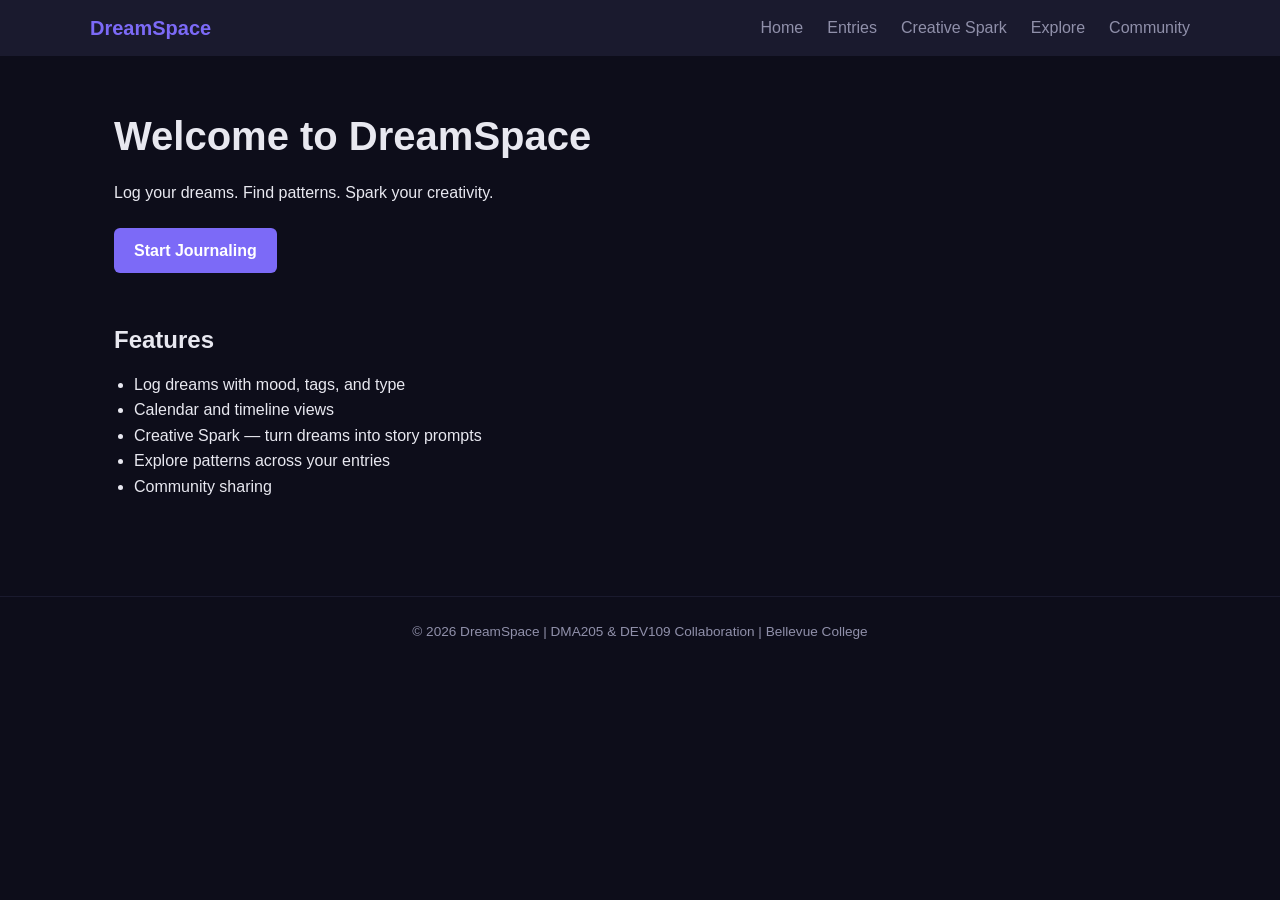
==== index.html @ 84c824a6 "feat: initial prototype — file structure, HTML pages, and CSS" ====
<!DOCTYPE html>
<html lang="en">
<head>
  <meta charset="UTF-8">
  <meta name="viewport" content="width=device-width, initial-scale=1.0">
  <meta http-equiv="X-UA-Compatible" content="IE=edge">
  <meta name="description" content="DreamSpace — a dream journaling app for logging, exploring, and making creative use of your dreams.">
  <meta name="keywords" content="dream journal, dream logging, lucid dreams, creative writing, DreamSpace">
  <meta name="author" content="DMA205 Design Team | DEV109 Team 2">
  <meta name="robots" content="index, follow">
  <meta property="og:title" content="DreamSpace">
  <meta property="og:description" content="Log, explore, and create with your dreams.">
  <meta property="og:type" content="website">
  <title>DreamSpace</title>
  <link rel="stylesheet" href="css/styles.css">
</head>
<body>
  <header>
    <nav>
      <a href="index.html" class="logo">DreamSpace</a>
      <ul>
        <li><a href="index.html">Home</a></li>
        <li><a href="html/entries.html">Entries</a></li>
        <li><a href="html/creative.html">Creative Spark</a></li>
        <li><a href="html/explore.html">Explore</a></li>
        <li><a href="html/social.html">Community</a></li>
      </ul>
    </nav>
  </header>

  <main>
    <section>
      <h1>Welcome to DreamSpace</h1>
      <p>Log your dreams. Find patterns. Spark your creativity.</p>
      <a href="html/entries.html" class="btn">Start Journaling</a>
    </section>

    <section>
      <h2>Features</h2>
      <ul>
        <li>Log dreams with mood, tags, and type</li>
        <li>Calendar and timeline views</li>
        <li>Creative Spark — turn dreams into story prompts</li>
        <li>Explore patterns across your entries</li>
        <li>Community sharing</li>
      </ul>
    </section>
  </main>

  <footer>
    <p>&copy; 2026 DreamSpace | DMA205 &amp; DEV109 Collaboration | Bellevue College</p>
  </footer>
</body>
</html>
---- css/styles.css ----
/* DreamSpace Global Styles */

* {
  box-sizing: border-box;
  margin: 0;
  padding: 0;
}

body {
  background-color: #0d0d1a;
  color: #e8e8f0;
  font-family: 'Segoe UI', Arial, sans-serif;
  line-height: 1.6;
}

header {
  background-color: #1a1a2e;
  padding: 12px 24px;
}

nav {
  display: flex;
  align-items: center;
  gap: 24px;
  max-width: 1100px;
  margin: 0 auto;
}

.logo {
  font-size: 1.25rem;
  font-weight: bold;
  color: #7c6af7;
  text-decoration: none;
  margin-right: auto;
}

nav ul {
  list-style: none;
  display: flex;
  gap: 24px;
}

nav a {
  color: #9090aa;
  text-decoration: none;
}

nav a:hover {
  color: #7c6af7;
}

main {
  max-width: 1100px;
  margin: 0 auto;
  padding: 48px 24px;
}

section {
  margin-bottom: 48px;
}

h1 {
  font-size: 2.5rem;
  margin-bottom: 12px;
}

h2 {
  font-size: 1.5rem;
  margin-bottom: 12px;
}

p {
  margin-bottom: 10px;
}

ul {
  margin-left: 20px;
}

.btn {
  display: inline-block;
  background-color: #7c6af7;
  color: #ffffff;
  padding: 10px 20px;
  border-radius: 6px;
  text-decoration: none;
  font-weight: bold;
  margin-top: 12px;
}

.btn:hover {
  opacity: 0.85;
}

footer {
  text-align: center;
  padding: 24px;
  color: #9090aa;
  font-size: 0.85rem;
  border-top: 1px solid #1a1a2e;
}
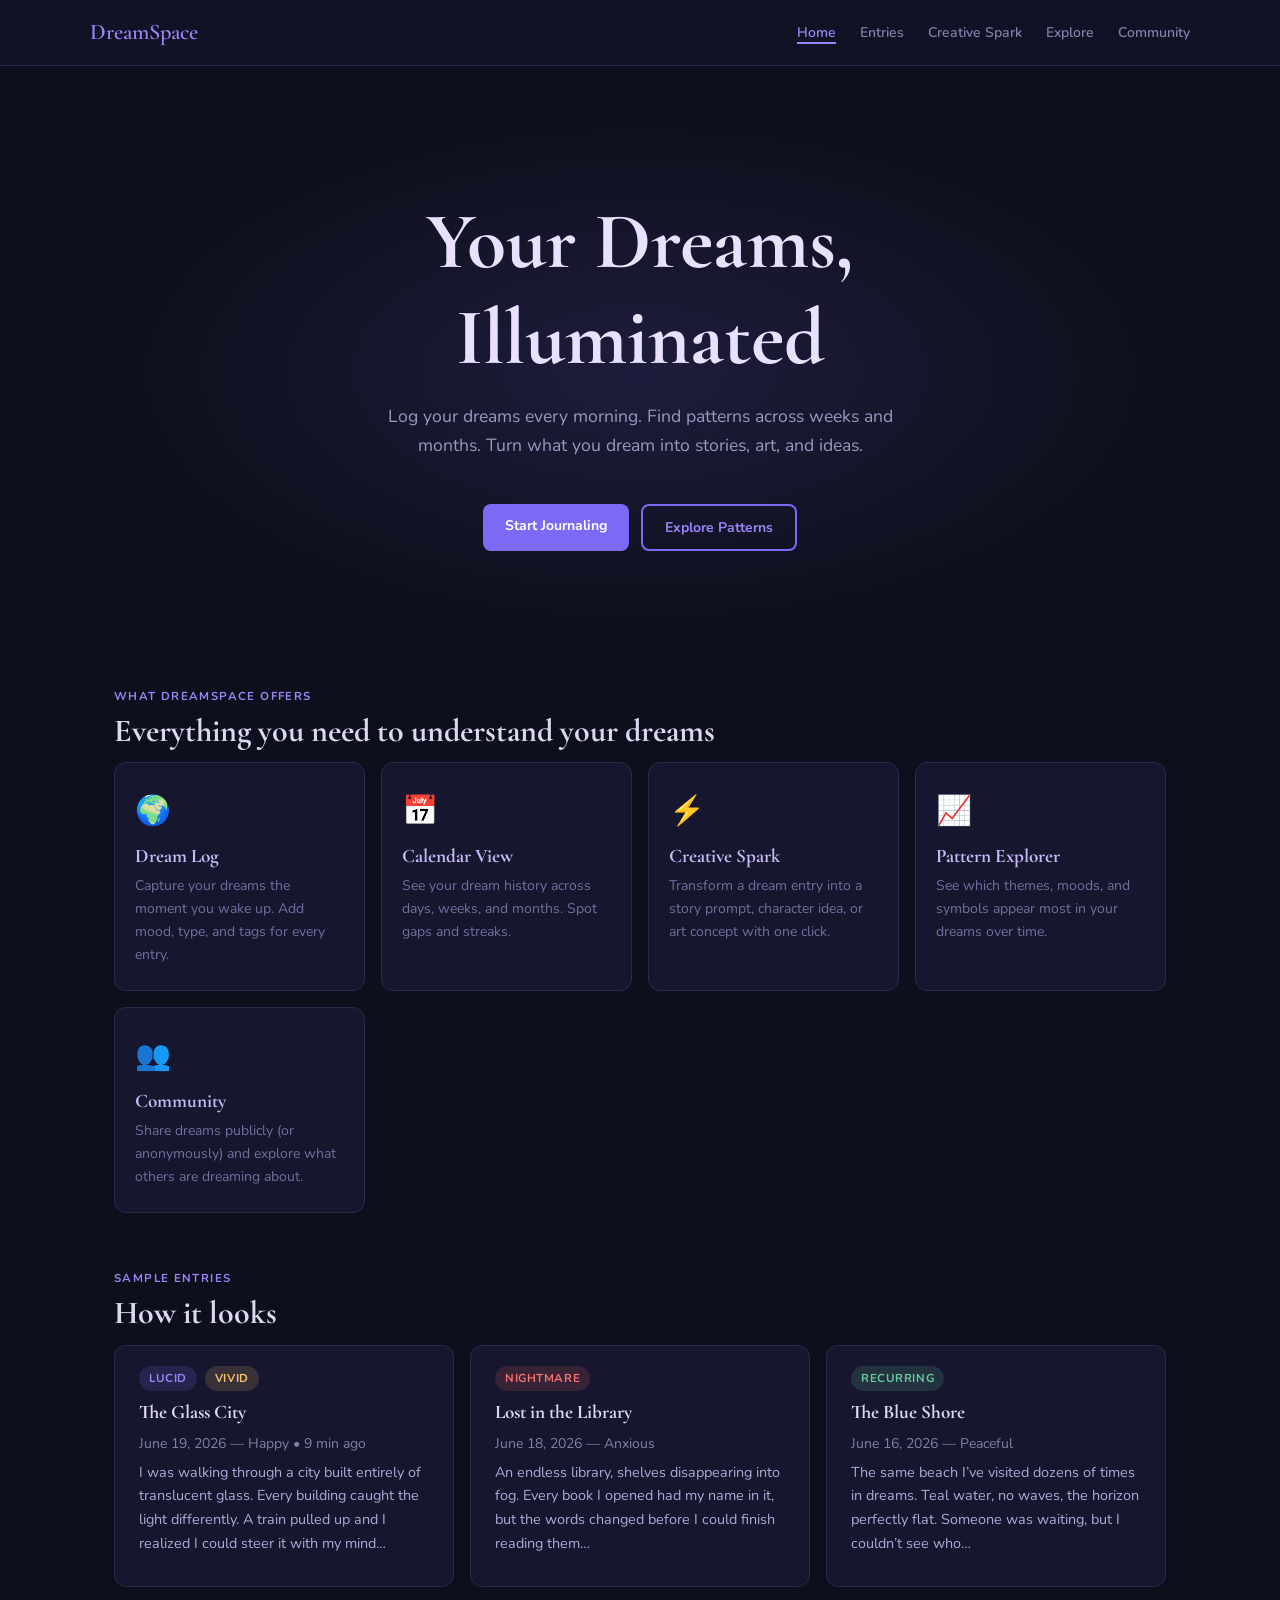
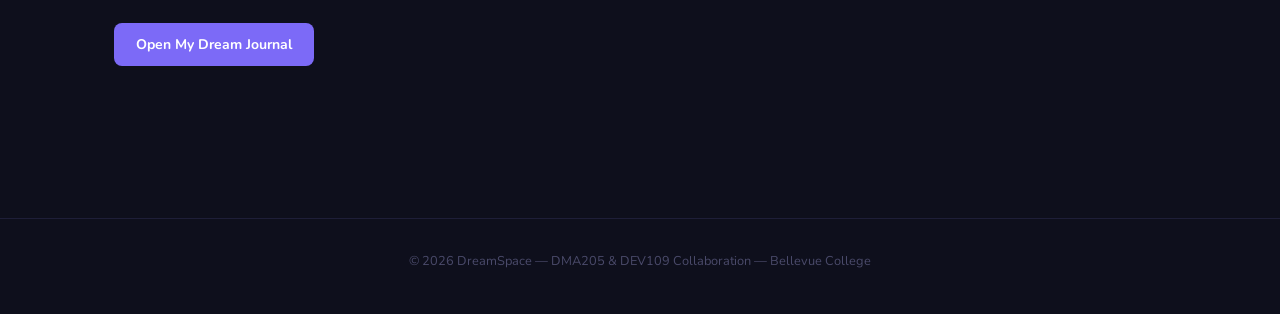
==== commit de1d61b1: "Week 2 Updates" ====
--- a/index.html
+++ b/index.html
@@ -6,20 +6,75 @@
   <meta http-equiv="X-UA-Compatible" content="IE=edge">
   <meta name="description" content="DreamSpace — a dream journaling app for logging, exploring, and making creative use of your dreams.">
   <meta name="keywords" content="dream journal, dream logging, lucid dreams, creative writing, DreamSpace">
-  <meta name="author" content="DMA205 Design Team | DEV109 Team 2">
+  <meta name="author" content="Maggie Chao, Sara | DMA205 &amp; DEV109 Team 2">
   <meta name="robots" content="index, follow">
   <meta property="og:title" content="DreamSpace">
   <meta property="og:description" content="Log, explore, and create with your dreams.">
   <meta property="og:type" content="website">
   <title>DreamSpace</title>
+  <link rel="preconnect" href="https://fonts.googleapis.com">
+  <link rel="preconnect" href="https://fonts.gstatic.com" crossorigin>
   <link rel="stylesheet" href="css/styles.css">
+  <style>
+    .hero {
+      position: relative;
+      text-align: center;
+      padding: 80px 24px;
+      overflow: hidden;
+    }
+    .hero::before {
+      content: '';
+      position: absolute;
+      inset: 0;
+      background: radial-gradient(ellipse at center, rgba(124, 106, 247, 0.15) 0%, transparent 70%);
+      pointer-events: none;
+    }
+    .hero h1 {
+      color: #e8e0ff;
+      font-size: clamp(2.5rem, 7vw, 5rem);
+      margin-bottom: 16px;
+      position: relative;
+    }
+    .hero p {
+      color: #9898c0;
+      font-size: 1.1rem;
+      max-width: 520px;
+      margin: 0 auto 32px;
+      position: relative;
+    }
+    .hero-actions {
+      display: flex;
+      gap: 12px;
+      justify-content: center;
+      flex-wrap: wrap;
+      position: relative;
+    }
+    .feature-row {
+      display: grid;
+      grid-template-columns: repeat(auto-fit, minmax(200px, 1fr));
+      gap: 16px;
+    }
+    .feature-item {
+      background: #16172e;
+      border: 1px solid #2a2a4a;
+      border-radius: 12px;
+      padding: 24px 20px;
+    }
+    .feature-icon {
+      font-size: 1.8rem;
+      margin-bottom: 10px;
+      display: block;
+    }
+    .feature-item h3 { color: #c5baf7; margin-bottom: 6px; }
+    .feature-item p { color: #7070a0; font-size: 0.875rem; margin: 0; }
+  </style>
 </head>
 <body>
   <header>
     <nav>
       <a href="index.html" class="logo">DreamSpace</a>
       <ul>
-        <li><a href="index.html">Home</a></li>
+        <li><a href="index.html" class="active">Home</a></li>
         <li><a href="html/entries.html">Entries</a></li>
         <li><a href="html/creative.html">Creative Spark</a></li>
         <li><a href="html/explore.html">Explore</a></li>
@@ -29,26 +84,100 @@
   </header>
 
   <main>
-    <section>
-      <h1>Welcome to DreamSpace</h1>
-      <p>Log your dreams. Find patterns. Spark your creativity.</p>
-      <a href="html/entries.html" class="btn">Start Journaling</a>
+    <!-- Hero -->
+    <section class="hero" aria-label="Welcome section">
+      <h1>Your Dreams,<br>Illuminated</h1>
+      <p>
+        Log your dreams every morning. Find patterns across weeks and months.
+        Turn what you dream into stories, art, and ideas.
+      </p>
+      <div class="hero-actions">
+        <a href="html/entries.html" class="btn">Start Journaling</a>
+        <a href="html/explore.html" class="btn btn-outline">Explore Patterns</a>
+      </div>
     </section>
 
-    <section>
-      <h2>Features</h2>
-      <ul>
-        <li>Log dreams with mood, tags, and type</li>
-        <li>Calendar and timeline views</li>
-        <li>Creative Spark — turn dreams into story prompts</li>
-        <li>Explore patterns across your entries</li>
-        <li>Community sharing</li>
-      </ul>
+    <!-- Features -->
+    <section aria-labelledby="features-heading">
+      <p class="section-label">What DreamSpace offers</p>
+      <h2 id="features-heading">Everything you need to understand your dreams</h2>
+      <div class="feature-row">
+        <div class="feature-item">
+          <span class="feature-icon" aria-hidden="true">&#127757;</span>
+          <h3>Dream Log</h3>
+          <p>Capture your dreams the moment you wake up. Add mood, type, and tags for every entry.</p>
+        </div>
+        <div class="feature-item">
+          <span class="feature-icon" aria-hidden="true">&#128197;</span>
+          <h3>Calendar View</h3>
+          <p>See your dream history across days, weeks, and months. Spot gaps and streaks.</p>
+        </div>
+        <div class="feature-item">
+          <span class="feature-icon" aria-hidden="true">&#9889;</span>
+          <h3>Creative Spark</h3>
+          <p>Transform a dream entry into a story prompt, character idea, or art concept with one click.</p>
+        </div>
+        <div class="feature-item">
+          <span class="feature-icon" aria-hidden="true">&#128200;</span>
+          <h3>Pattern Explorer</h3>
+          <p>See which themes, moods, and symbols appear most in your dreams over time.</p>
+        </div>
+        <div class="feature-item">
+          <span class="feature-icon" aria-hidden="true">&#128101;</span>
+          <h3>Community</h3>
+          <p>Share dreams publicly (or anonymously) and explore what others are dreaming about.</p>
+        </div>
+      </div>
+    </section>
+
+    <!-- Recent entries preview -->
+    <section aria-labelledby="recent-heading">
+      <p class="section-label">Sample entries</p>
+      <h2 id="recent-heading">How it looks</h2>
+      <div class="card-grid">
+        <div class="card">
+          <div style="display: flex; gap: 8px; align-items: center; margin-bottom: 10px;">
+            <span class="tag">Lucid</span>
+            <span class="tag" style="background: rgba(247, 195, 106, 0.15); color: #f7c36a;">Vivid</span>
+          </div>
+          <h3>The Glass City</h3>
+          <p style="color: #8080a8; font-size: 0.875rem; margin-bottom: 6px;">June 19, 2026 &mdash; Happy &bull; 9 min ago</p>
+          <p style="font-size: 0.9rem; color: #b0a8d8;">
+            I was walking through a city built entirely of translucent glass. Every building caught
+            the light differently. A train pulled up and I realized I could steer it with my mind&hellip;
+          </p>
+        </div>
+        <div class="card">
+          <div style="display: flex; gap: 8px; align-items: center; margin-bottom: 10px;">
+            <span class="tag" style="background: rgba(247, 100, 100, 0.15); color: #f77070;">Nightmare</span>
+          </div>
+          <h3>Lost in the Library</h3>
+          <p style="color: #8080a8; font-size: 0.875rem; margin-bottom: 6px;">June 18, 2026 &mdash; Anxious</p>
+          <p style="font-size: 0.9rem; color: #b0a8d8;">
+            An endless library, shelves disappearing into fog. Every book I opened had my name
+            in it, but the words changed before I could finish reading them&hellip;
+          </p>
+        </div>
+        <div class="card">
+          <div style="display: flex; gap: 8px; align-items: center; margin-bottom: 10px;">
+            <span class="tag" style="background: rgba(106, 200, 160, 0.15); color: #6ac8a0;">Recurring</span>
+          </div>
+          <h3>The Blue Shore</h3>
+          <p style="color: #8080a8; font-size: 0.875rem; margin-bottom: 6px;">June 16, 2026 &mdash; Peaceful</p>
+          <p style="font-size: 0.9rem; color: #b0a8d8;">
+            The same beach I&rsquo;ve visited dozens of times in dreams. Teal water, no waves,
+            the horizon perfectly flat. Someone was waiting, but I couldn&rsquo;t see who&hellip;
+          </p>
+        </div>
+      </div>
+      <p style="margin-top: 24px;">
+        <a href="html/entries.html" class="btn">Open My Dream Journal</a>
+      </p>
     </section>
   </main>
 
   <footer>
-    <p>&copy; 2026 DreamSpace | DMA205 &amp; DEV109 Collaboration | Bellevue College</p>
+    <p>&copy; 2026 DreamSpace &mdash; DMA205 &amp; DEV109 Collaboration &mdash; Bellevue College</p>
   </footer>
 </body>
 </html>
--- a/css/styles.css
+++ b/css/styles.css
@@ -1,5 +1,12 @@
-/* DreamSpace Global Styles */
-
+/* DreamSpace — Styles */
+
+@import url('https://fonts.googleapis.com/css2?family=Cormorant+Garamond:ital,wght@0,400;0,600;1,400&family=Nunito:wght@400;600&display=swap');
+
+:root {
+  --accent: #7c6af7;
+}
+
+/* reset */
 * {
   box-sizing: border-box;
   margin: 0;
@@ -7,15 +14,74 @@
 }
 
 body {
-  background-color: #0d0d1a;
-  color: #e8e8f0;
-  font-family: 'Segoe UI', Arial, sans-serif;
-  line-height: 1.6;
-}
-
+  background-color: #0e0f1c;
+  color: #dcd8f0;
+  font-family: 'Nunito', 'Segoe UI', Arial, sans-serif;
+  line-height: 1.65;
+}
+
+img {
+  max-width: 100%;
+  height: auto;
+  display: block;
+}
+
+a {
+  color: inherit;
+  text-decoration: none;
+}
+
+ul {
+  list-style: none;
+}
+
+/* typography */
+h1, h2, h3 {
+  font-family: 'Cormorant Garamond', Georgia, serif;
+  line-height: 1.2;
+}
+
+h1 { font-size: clamp(2rem, 5vw, 3.5rem); margin-bottom: 14px; }
+h2 { font-size: clamp(1.4rem, 3vw, 2rem); margin-bottom: 12px; }
+h3 { font-size: 1.2rem; margin-bottom: 8px; }
+
+p { margin-bottom: 10px; }
+
+/* layout */
+.container {
+  max-width: 1100px;
+  margin: 0 auto;
+  padding: 0 24px;
+}
+
+main {
+  max-width: 1100px;
+  margin: 0 auto;
+  padding: 48px 24px;
+}
+
+section {
+  margin-bottom: 56px;
+}
+
+/* section label */
+.section-label {
+  font-size: 0.72rem;
+  font-weight: 700;
+  text-transform: uppercase;
+  letter-spacing: 0.12em;
+  color: #9a86f7;
+  margin-bottom: 6px;
+}
+
+/* nav */
 header {
-  background-color: #1a1a2e;
-  padding: 12px 24px;
+  background-color: rgba(20, 20, 40, 0.95);
+  border-bottom: 1px solid #2a2a4a;
+  padding: 14px 24px;
+  position: sticky;
+  top: 0;
+  z-index: 100;
 }
 
 nav {
@@ -27,9 +93,10 @@
 }
 
 .logo {
-  font-size: 1.25rem;
-  font-weight: bold;
-  color: #7c6af7;
+  font-family: 'Cormorant Garamond', Georgia, serif;
+  font-size: 1.4rem;
+  font-weight: 600;
+  color: #9a86f7;
   text-decoration: none;
   margin-right: auto;
 }
@@ -41,61 +108,100 @@
 }
 
 nav a {
-  color: #9090aa;
-  text-decoration: none;
-}
-
-nav a:hover {
-  color: #7c6af7;
-}
-
-main {
-  max-width: 1100px;
-  margin: 0 auto;
-  padding: 48px 24px;
-}
-
-section {
-  margin-bottom: 48px;
-}
-
-h1 {
-  font-size: 2.5rem;
-  margin-bottom: 12px;
-}
-
-h2 {
-  font-size: 1.5rem;
-  margin-bottom: 12px;
-}
-
-p {
-  margin-bottom: 10px;
-}
-
-ul {
-  margin-left: 20px;
-}
-
+  color: #8080a8;
+  text-decoration: none;
+  font-size: 0.875rem;
+  font-weight: 600;
+  transition: color 0.15s;
+}
+
+nav a:hover  { color: #9a86f7; }
+nav a.active { color: #9a86f7; border-bottom: 2px solid #9a86f7; }
+
+/* buttons */
 .btn {
   display: inline-block;
-  background-color: #7c6af7;
-  color: #ffffff;
-  padding: 10px 20px;
-  border-radius: 6px;
-  text-decoration: none;
-  font-weight: bold;
+  background-color: var(--accent);
+  color: #fff;
+  padding: 10px 22px;
+  border-radius: 8px;
+  text-decoration: none;
+  font-weight: 700;
+  font-size: 0.875rem;
   margin-top: 12px;
+  border: none;
+  cursor: pointer;
+  transition: background 0.15s, transform 0.1s;
 }
 
 .btn:hover {
-  opacity: 0.85;
-}
-
+  background-color: #6855e8;
+  transform: translateY(-1px);
+}
+
+.btn:focus-visible {
+  outline: 2px solid #9a86f7;
+  outline-offset: 2px;
+}
+
+.btn-outline {
+  background: transparent;
+  border: 2px solid var(--accent);
+  color: #9a86f7;
+}
+
+.btn-outline:hover {
+  background: rgba(124, 106, 247, 0.1);
+}
+
+/* cards */
+.card {
+  background: #16172e;
+  border: 1px solid #2a2a4a;
+  border-radius: 12px;
+  padding: 20px 24px;
+  transition: box-shadow 0.2s;
+}
+
+.card:hover {
+  box-shadow: 0 4px 20px rgba(124, 106, 247, 0.15);
+}
+
+.card-grid {
+  display: grid;
+  grid-template-columns: repeat(3, 1fr);
+  gap: 16px;
+}
+
+/* tags */
+.tag {
+  display: inline-block;
+  background: rgba(124, 106, 247, 0.15);
+  color: #9a86f7;
+  font-size: 0.72rem;
+  font-weight: 700;
+  padding: 3px 10px;
+  border-radius: 999px;
+  text-transform: uppercase;
+  letter-spacing: 0.05em;
+}
+
+/* footer */
 footer {
   text-align: center;
-  padding: 24px;
-  color: #9090aa;
-  font-size: 0.85rem;
-  border-top: 1px solid #1a1a2e;
-}
+  padding: 32px 24px;
+  color: #4a4a6a;
+  font-size: 0.8rem;
+  border-top: 1px solid #1e1e38;
+  margin-top: 48px;
+}
+
+/* responsive */
+@media (max-width: 900px) {
+  .card-grid { grid-template-columns: repeat(2, 1fr); }
+}
+
+@media (max-width: 640px) {
+  nav ul { display: none; }
+  .card-grid { grid-template-columns: 1fr; }
+}
